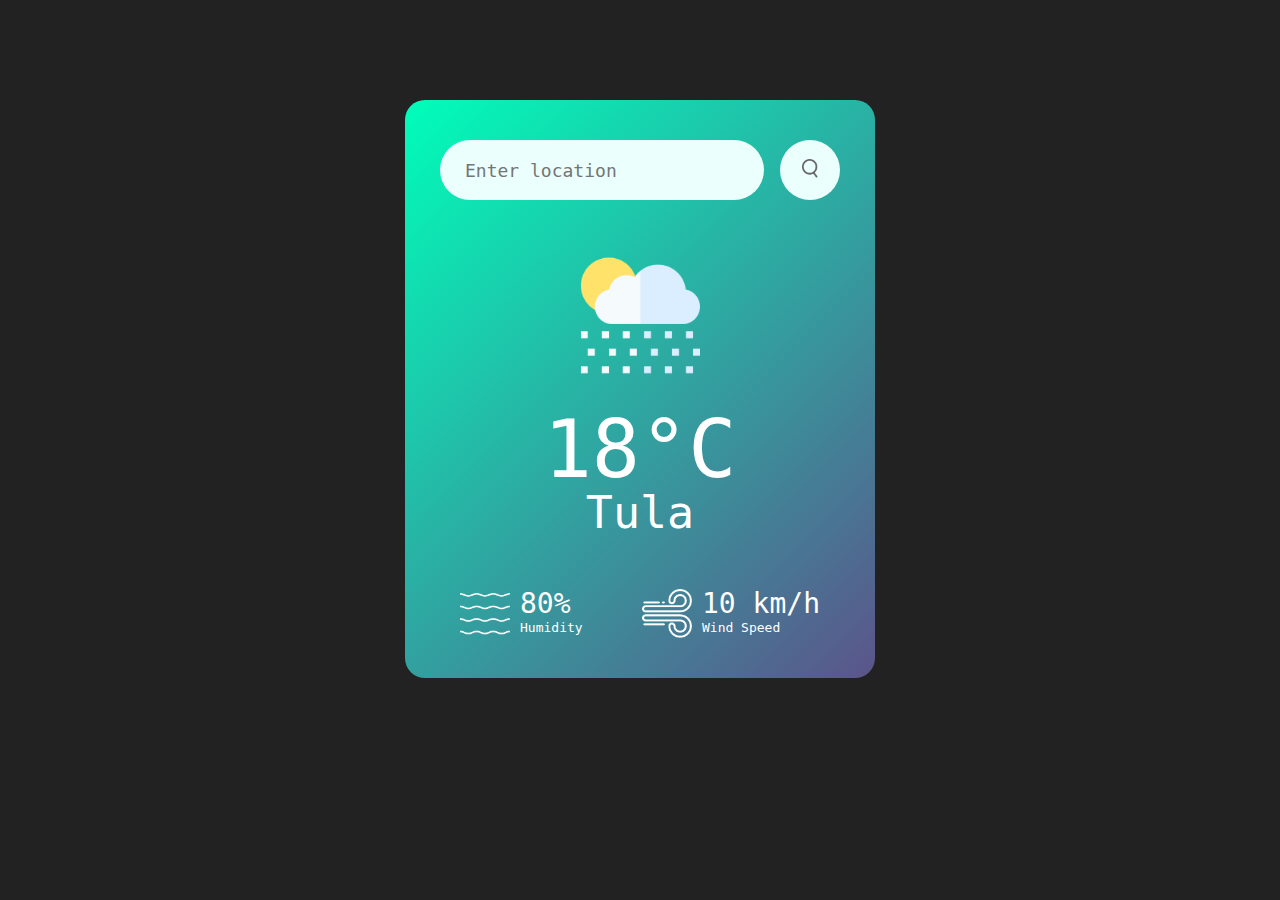
==== Weather-App (s)/index.html @ 77a115f1 "Add files via upload" ====
<!DOCTYPE html>
<html lang="en">
<head>
    <meta charset="UTF-8">
    <meta name="viewport" content="width=device-width, initial-scale=1.0">
    <title>Claudia</title>
    <link rel="stylesheet" href="style.css">
</head>
<body>
    <div class="card">
        <div class="search">
            <input type="text" placeholder="Enter location" spellcheck="false">
            <button><img src="images/search.png" alt="search-img"></button>
        </div>
        <div class="weather">
            <img src="images/rain.png" alt="weather-icon" class="weather-icon">
            <h1 class="temperature">18°C</h1>
            <h2 class="location">Tula</h2>
            <div class="details">
                <div class="column">
                    <img src="images/humidity.png" alt="humidity-icon">
                    <div>
                        <p class="humidity">80%</p>
                        <p>Humidity</p>
                    </div>
                </div>
                <div class="column">
                    <img src="images/wind.png" alt="wind-icon">
                    <div>
                        <p class="wind">10 km/h</p>
                        <p>Wind Speed</p>
                    </div>
                </div>
            </div>
        </div>
    </div>
    <script src="script.js"></script>
</body>
</html>
---- Weather-App (s)/style.css ----
*{
    margin: 0;
    padding: 0;
    box-sizing: border-box;
    font-family: monospace;
    border: none;
    outline: none;
}

body{
    background-color: #222;
}

.card{
    width: 90%;
    max-width: 470px;
    background: linear-gradient(135deg, #00feba, #5b548a );
    color: #fff;
    margin: 100px auto 0;
    border-radius: 20px;
    padding: 40px 35px;
    text-align: center;
}

.search{
    width: 100%;
    display: flex;
    align-items: center;
    justify-content: space-between;
}

.search input{
    background: #ebfffc;
    color: #555;
    padding: 10px 25px;
    height: 60px;
    border-radius: 30px;
    flex: 1;
    margin-right: 16px;
    font-size: 18px;
}

.search button{
    background: #ebfffc;
    border-radius: 50%;
    width: 60px;
    height: 60px;
    cursor: pointer;
}

.search button img{
    width: 16px;
}

.weather-icon{
    width: 170px;
    margin-top: 30px;
}

.weather h1{
    font-size: 80px;
    font-weight: 500;
}

.weather h2{
    font-size: 45px;
    font-weight: 400;
    margin-top: -10px;
}

.details{
    display: flex;
    align-items: center;
    justify-content: space-between;
    padding: 0 20px;
    margin-top: 50px;
}

.column{
    display: flex;
    align-items: center;
    text-align: left;
}

.column img{
    width: 50px;
    margin-right: 10px;
}

.humidity, 
.wind{
    font-size: 28px;
    margin-top: -6px;
}
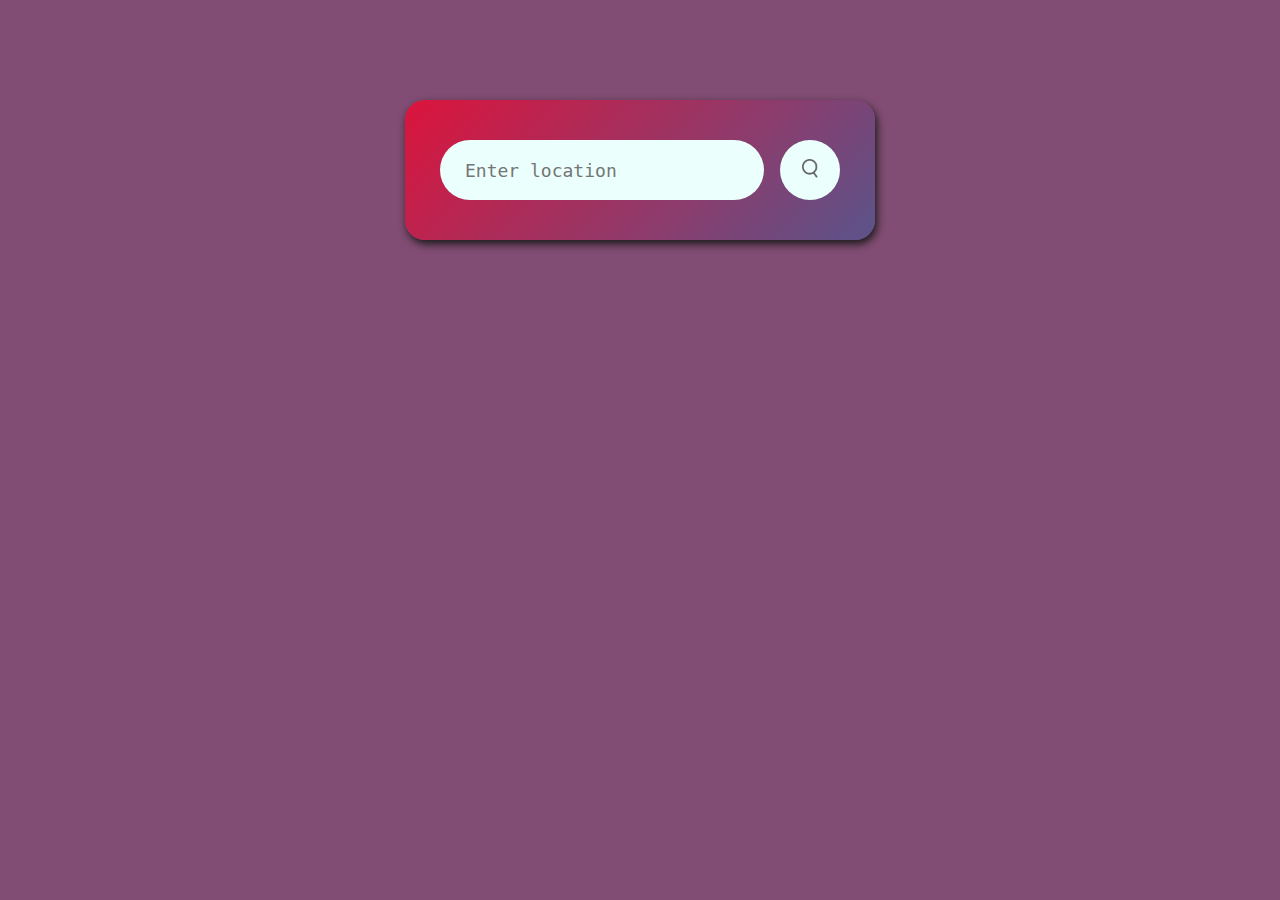
==== commit c0507292: "Add files via upload" ====
--- a/Weather-App (s)/index.html
+++ b/Weather-App (s)/index.html
@@ -3,7 +3,7 @@
 <head>
     <meta charset="UTF-8">
     <meta name="viewport" content="width=device-width, initial-scale=1.0">
-    <title>Claudia</title>
+    <title>Cloud</title>
     <link rel="stylesheet" href="style.css">
 </head>
 <body>
@@ -12,22 +12,25 @@
             <input type="text" placeholder="Enter location" spellcheck="false">
             <button><img src="images/search.png" alt="search-img"></button>
         </div>
+        <div class="error">
+            <p>ERROR: Invalid location name.</p>
+        </div>
         <div class="weather">
             <img src="images/rain.png" alt="weather-icon" class="weather-icon">
-            <h1 class="temperature">18°C</h1>
+            <h1 class="temperature"></h1>
             <h2 class="location">Tula</h2>
             <div class="details">
                 <div class="column">
                     <img src="images/humidity.png" alt="humidity-icon">
                     <div>
-                        <p class="humidity">80%</p>
+                        <p class="humidity"></p>
                         <p>Humidity</p>
                     </div>
                 </div>
                 <div class="column">
                     <img src="images/wind.png" alt="wind-icon">
                     <div>
-                        <p class="wind">10 km/h</p>
+                        <p class="wind"></p>
                         <p>Wind Speed</p>
                     </div>
                 </div>
--- a/Weather-App (s)/style.css
+++ b/Weather-App (s)/style.css
@@ -8,18 +8,19 @@
 }
 
 body{
-    background-color: #222;
+    background: #824D74;
 }
 
 .card{
     width: 90%;
     max-width: 470px;
-    background: linear-gradient(135deg, #00feba, #5b548a );
+    background: linear-gradient(135deg, crimson, #5b548a );
     color: #fff;
     margin: 100px auto 0;
     border-radius: 20px;
     padding: 40px 35px;
     text-align: center;
+    box-shadow: 2px 4px 8px rgb(25,25,25);
 }
 
 .search{
@@ -27,6 +28,14 @@
     display: flex;
     align-items: center;
     justify-content: space-between;
+}
+
+.error{
+    text-align: left;
+    margin-left: 10px;
+    font-size: 18px;
+    margin-top: 10px;
+    display: none;
 }
 
 .search input{
@@ -58,7 +67,7 @@
 }
 
 .weather h1{
-    font-size: 80px;
+    font-size: 70px;
     font-weight: 500;
 }
 
@@ -91,4 +100,8 @@
 .wind{
     font-size: 28px;
     margin-top: -6px;
+}
+
+.weather{
+    display: none;
 }